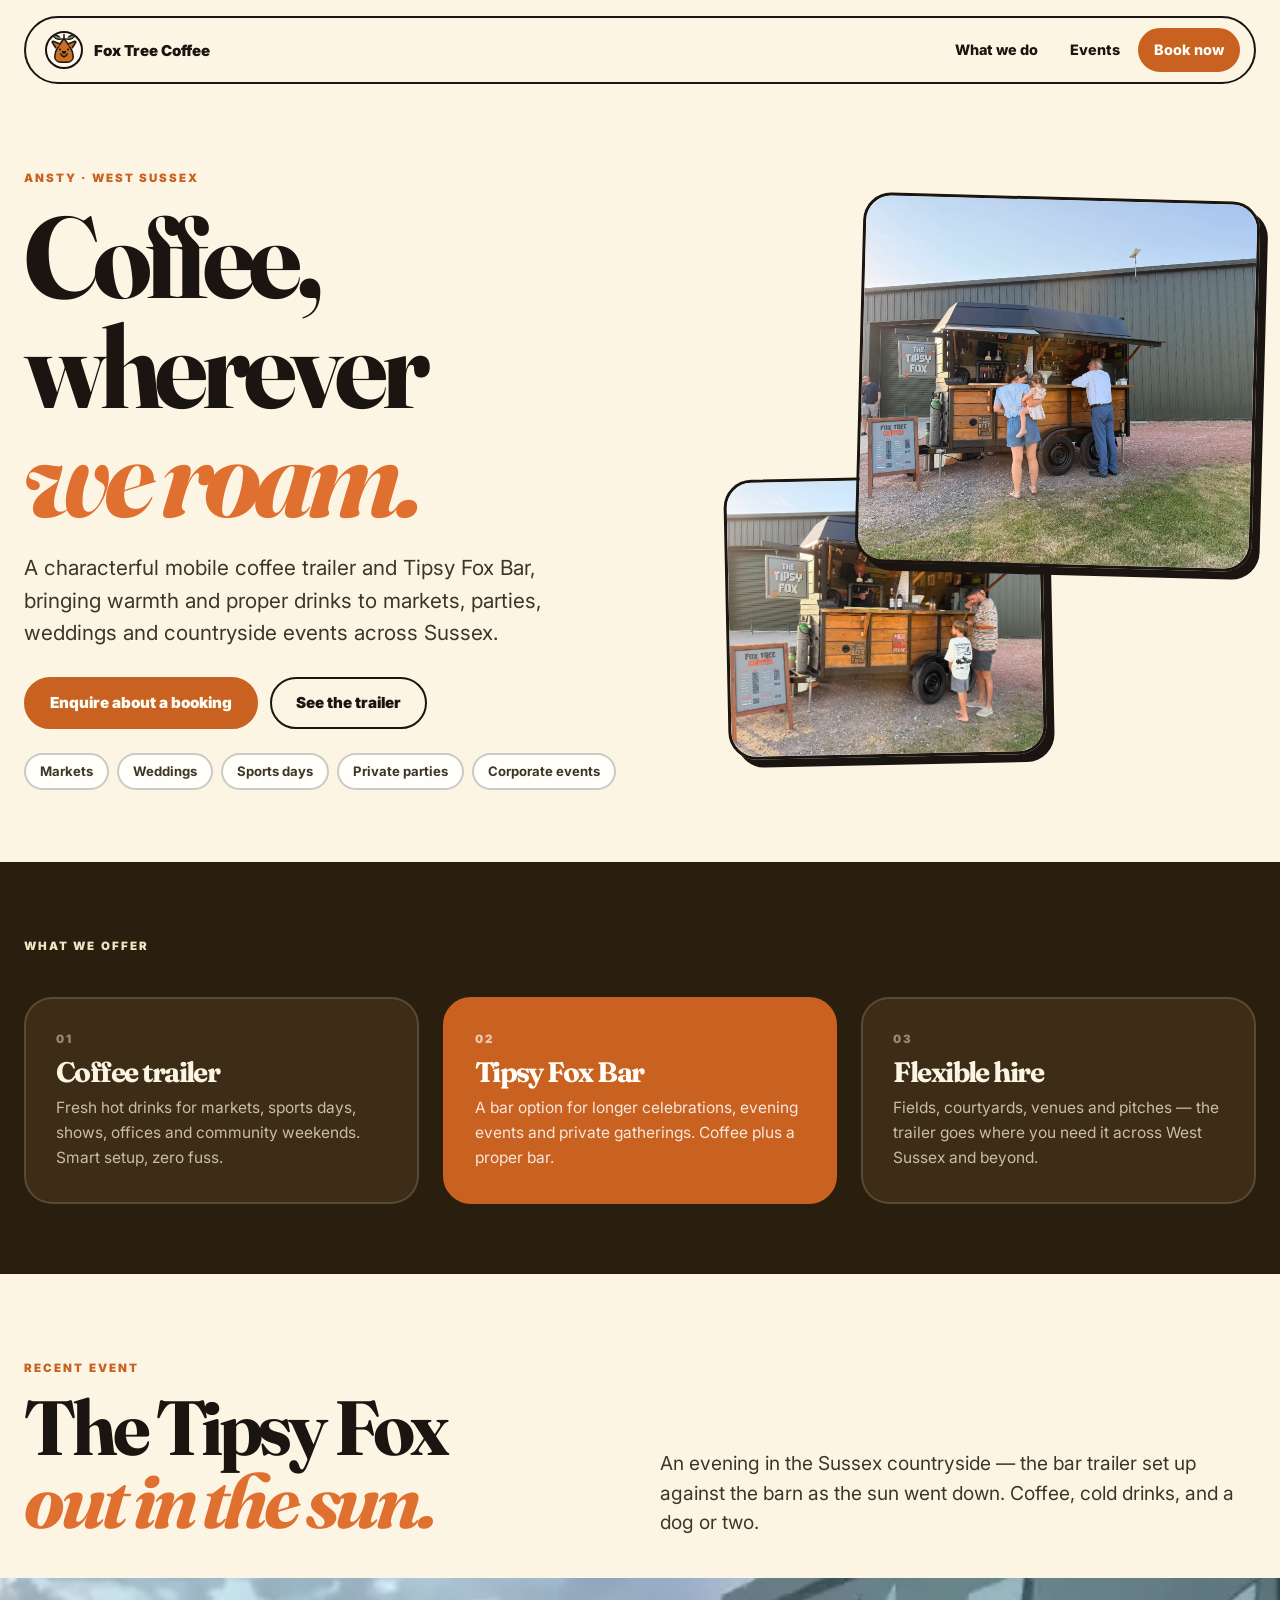
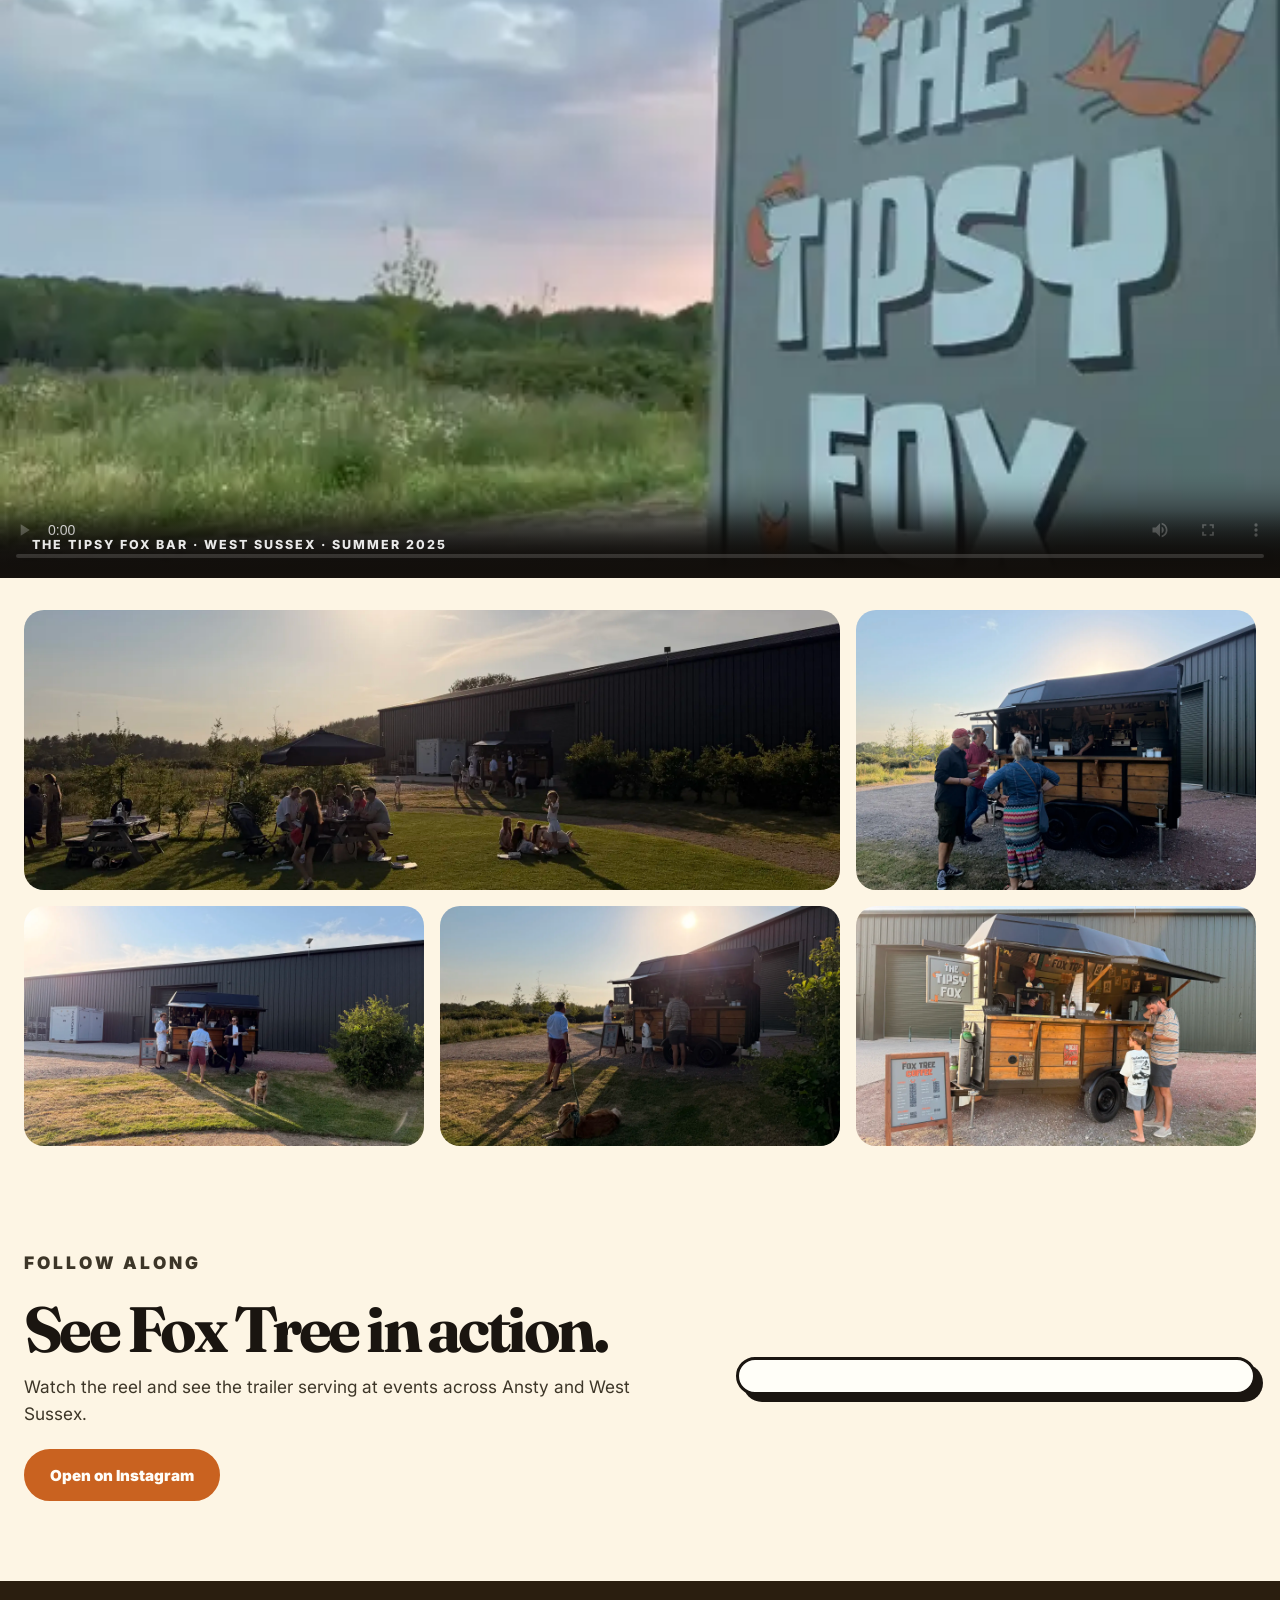
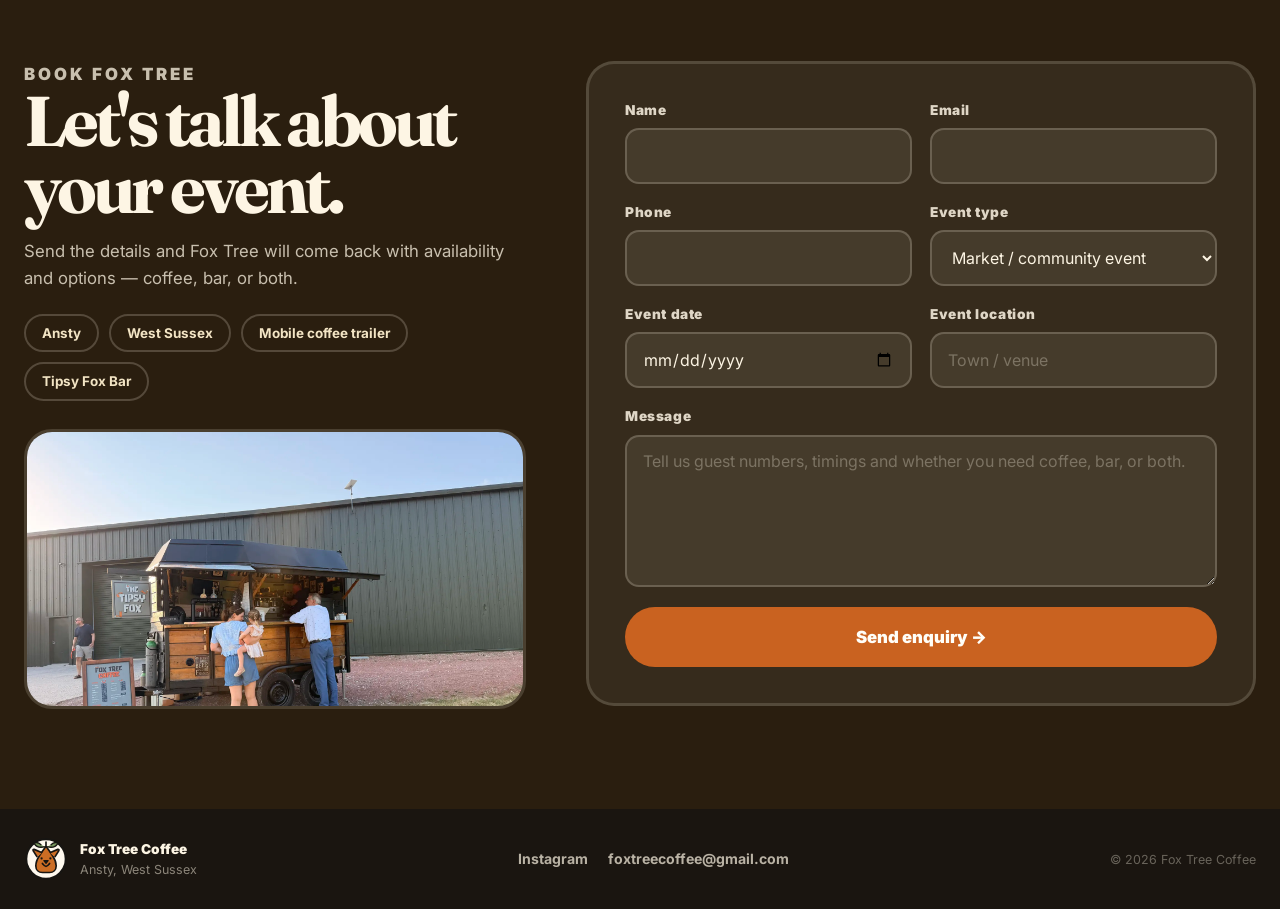
==== index.html @ 27985804 "Add files via upload" ====
<!DOCTYPE html>
<html lang="en">
<head>
  <meta charset="UTF-8" />
  <meta name="viewport" content="width=device-width, initial-scale=1.0" />
  <meta name="description" content="Fox Tree Coffee is a mobile coffee trailer and Tipsy Fox Bar for markets, private events, parties and community bookings around Ansty and West Sussex." />
  <title>Fox Tree Coffee | Mobile Coffee Trailer & Bar</title>
  <link rel="preconnect" href="https://fonts.googleapis.com">
  <link rel="preconnect" href="https://fonts.gstatic.com" crossorigin>
  <link href="https://fonts.googleapis.com/css2?family=Fraunces:ital,wght@0,700;0,900;1,700;1,900&family=Inter:wght@400;700;900&display=swap" rel="stylesheet">
  <link rel="stylesheet" href="styles-v2.css" />
</head>
<body>

  <!-- HEADER: minimal floating pill -->
  <header class="site-header">
    <a class="brand" href="#top" aria-label="Fox Tree Coffee home">
      <img src="assets/foxtree-logo.svg" alt="" class="brand-logo" aria-hidden="true" />
      <span class="brand-text">Fox Tree Coffee</span>
    </a>
    <button class="nav-toggle" type="button" aria-expanded="false" aria-controls="site-nav">
      <span class="sr-only">Open menu</span>
      <span></span><span></span><span></span>
    </button>
    <nav id="site-nav" class="site-nav" aria-label="Main navigation">
      <a href="#what-we-do">What we do</a>
      <a href="#events">Events</a>
      <a href="#enquire" class="nav-cta">Book now</a>
    </nav>
  </header>

  <main id="top">

    <!-- HERO: split — left text, right tall image stack -->
    <section class="hero">
      <div class="hero-left">
        <p class="eyebrow">Ansty · West Sussex</p>
        <h1>Coffee, wherever<br><em>we roam.</em></h1>
        <p class="hero-intro">A characterful mobile coffee trailer and Tipsy Fox Bar, bringing warmth and proper drinks to markets, parties, weddings and countryside events across Sussex.</p>
        <div class="hero-actions">
          <a class="btn-primary" href="#enquire">Enquire about a booking</a>
          <a class="btn-ghost" href="#events">See the trailer</a>
        </div>
        <div class="hero-chips">
          <span>Markets</span>
          <span>Weddings</span>
          <span>Sports days</span>
          <span>Private parties</span>
          <span>Corporate events</span>
        </div>
      </div>
      <div class="hero-right" aria-hidden="true">
        <div class="hero-img-stack">
          <figure class="himg himg-top">
            <img src="assets/events/new-IMG_2540.webp" alt="The Tipsy Fox trailer serving guests at golden hour" />
          </figure>
          <figure class="himg himg-bottom">
            <img src="assets/events/new-IMG_2538.webp" alt="Guests being served coffee and drinks from the Fox Tree trailer" />
          </figure>
        </div>
      </div>
    </section>

    <!-- WHAT WE DO: dark band -->
    <section id="what-we-do" class="what-band">
      <div class="what-inner">
        <p class="eyebrow eyebrow-light">What we offer</p>
        <div class="what-cards">
          <div class="what-card">
            <span class="what-num">01</span>
            <h3>Coffee trailer</h3>
            <p>Fresh hot drinks for markets, sports days, shows, offices and community weekends. Smart setup, zero fuss.</p>
          </div>
          <div class="what-card what-card-accent">
            <span class="what-num">02</span>
            <h3>Tipsy Fox Bar</h3>
            <p>A bar option for longer celebrations, evening events and private gatherings. Coffee plus a proper bar.</p>
          </div>
          <div class="what-card">
            <span class="what-num">03</span>
            <h3>Flexible hire</h3>
            <p>Fields, courtyards, venues and pitches — the trailer goes where you need it across West Sussex and beyond.</p>
          </div>
        </div>
      </div>
    </section>

    <!-- EVENTS: new cinematic layout -->
    <section id="events" class="events-section">
      <div class="events-header section-shell">
        <div class="events-header-text">
          <p class="eyebrow">Recent event</p>
          <h2>The Tipsy Fox<br><em>out in the sun.</em></h2>
        </div>
        <p class="events-header-desc">An evening in the Sussex countryside — the bar trailer set up against the barn as the sun went down. Coffee, cold drinks, and a dog or two.</p>
      </div>

      <!-- Full-width video strip -->
      <div class="video-strip">
        <video controls preload="metadata" poster="assets/events/new-event-poster.webp" playsinline>
          <source src="assets/events/new-event-video.mp4" type="video/mp4" />
          Your browser does not support the video tag.
        </video>
        <div class="video-label">
          <span>The Tipsy Fox Bar · West Sussex · Summer 2025</span>
        </div>
      </div>

      <!-- Photo grid: editorial layout -->
      <div class="photo-grid section-shell" aria-label="Photos from a recent Fox Tree Coffee event">
        <!-- Row 1: wide + portrait -->
        <figure class="pg-wide">
          <img src="assets/events/new-IMG_2535.webp" loading="lazy" alt="Wide view of the event lawn at sunset with the barn behind" />
        </figure>
        <figure class="pg-port">
          <img src="assets/events/new-IMG_2543.webp" loading="lazy" alt="Guests relaxing on the lawn in golden evening light" />
        </figure>
        <!-- Row 2: three equal -->
        <figure class="pg-third">
          <img src="assets/events/new-IMG_2536.webp" loading="lazy" alt="The Tipsy Fox trailer serving customers outside the barn" />
        </figure>
        <figure class="pg-third">
          <img src="assets/events/new-IMG_2537.webp" loading="lazy" alt="Close up of the bar trailer with customers ordering drinks" />
        </figure>
        <figure class="pg-third">
          <img src="assets/events/new-IMG_2538.webp" loading="lazy" alt="A family approaching the Fox Tree Coffee trailer to order" />
        </figure>
      </div>
    </section>

    <!-- INSTAGRAM SECTION -->
    <section class="social-section section-shell" aria-labelledby="social-heading">
      <div class="social-text">
        <p class="eyebrow">Follow along</p>
        <h2 id="social-heading">See Fox Tree in action.</h2>
        <p>Watch the reel and see the trailer serving at events across Ansty and West Sussex.</p>
        <a href="https://www.instagram.com/foxtreecoffee/" class="btn-primary" target="_blank" rel="noopener">Open on Instagram</a>
      </div>
      <div class="instagram-frame">
        <blockquote class="instagram-media" data-instgrm-captioned data-instgrm-permalink="https://www.instagram.com/reel/DZpRKfNtcCW/?utm_source=ig_embed&amp;utm_campaign=loading" data-instgrm-version="14" style="background:#FFF; border:0; border-radius:16px; box-shadow:0 0 1px 0 rgba(0,0,0,0.5),0 1px 10px 0 rgba(0,0,0,0.15); margin:0 auto; max-width:540px; min-width:280px; padding:0; width:100%;"></blockquote>
      </div>
    </section>

    <!-- ENQUIRE: dramatic layout -->
    <section id="enquire" class="enquire-section" aria-labelledby="enquire-heading">
      <div class="enquire-inner">
        <div class="enquire-copy">
          <p class="eyebrow eyebrow-light">Book Fox Tree</p>
          <h2 id="enquire-heading">Let's talk about your event.</h2>
          <p>Send the details and Fox Tree will come back with availability and options — coffee, bar, or both.</p>
          <div class="enquire-tags">
            <span>Ansty</span>
            <span>West Sussex</span>
            <span>Mobile coffee trailer</span>
            <span>Tipsy Fox Bar</span>
          </div>
          <figure class="enquire-photo">
            <img src="assets/events/new-IMG_2540.webp" alt="The Tipsy Fox trailer at dusk with guests" loading="lazy" />
          </figure>
        </div>

        <div class="enquire-form-wrap">
          <form
            name="booking-enquiry"
            method="POST"
            action="/thank-you"
            accept-charset="UTF-8"
            data-netlify="true"
            netlify
            netlify-honeypot="bot-field"
            class="booking-form"
          >
            <input type="hidden" name="form-name" value="booking-enquiry" />
            <input type="hidden" name="subject" value="New Fox Tree booking enquiry from foxtreecoffee.co.uk" />

            <p class="hidden-field" aria-hidden="true">
              <label>Do not fill this out: <input name="bot-field" tabindex="-1" autocomplete="off" /></label>
            </p>

            <div class="form-grid">
              <div class="form-field">
                <label for="name">Name</label>
                <input id="name" name="name" type="text" autocomplete="name" required />
              </div>

              <div class="form-field">
                <label for="email">Email</label>
                <input id="email" name="email" type="email" autocomplete="email" required />
              </div>

              <div class="form-field">
                <label for="phone">Phone</label>
                <input id="phone" name="phone" type="tel" autocomplete="tel" />
              </div>

              <div class="form-field">
                <label for="event-type">Event type</label>
                <select id="event-type" name="event_type" required>
                  <option value="Market / community event">Market / community event</option>
                  <option value="Private party">Private party</option>
                  <option value="Wedding">Wedding</option>
                  <option value="Corporate event">Corporate event</option>
                  <option value="Shoot / countryside event">Shoot / countryside event</option>
                  <option value="Race day / outdoor event">Race day / outdoor event</option>
                  <option value="Other">Other</option>
                </select>
              </div>

              <div class="form-field">
                <label for="event-date">Event date</label>
                <input id="event-date" name="event_date" type="date" />
              </div>

              <div class="form-field">
                <label for="event-location">Event location</label>
                <input id="event-location" name="event_location" type="text" placeholder="Town / venue" />
              </div>
            </div>

            <div class="form-field full-width">
              <label for="message">Message</label>
              <textarea id="message" name="message" rows="5" placeholder="Tell us guest numbers, timings and whether you need coffee, bar, or both." required></textarea>
            </div>

            <button class="submit-button" type="submit">Send enquiry →</button>
          </form>
        </div>
      </div>
    </section>
  </main>

  <footer class="site-footer">
    <div class="footer-inner">
      <div class="footer-brand">
        <img src="assets/foxtree-logo.svg" alt="Fox Tree Coffee" width="44" height="44" />
        <div>
          <strong>Fox Tree Coffee</strong>
          <span>Ansty, West Sussex</span>
        </div>
      </div>
      <nav class="footer-links">
        <a href="https://www.instagram.com/foxtreecoffee/" target="_blank" rel="noopener">Instagram</a>
        <a href="mailto:foxtreecoffee@gmail.com">foxtreecoffee@gmail.com</a>
      </nav>
      <p class="footer-copy">© <span id="year"></span> Fox Tree Coffee</p>
    </div>
  </footer>

  <script async src="//www.instagram.com/embed.js"></script>
  <script src="script.js"></script>
</body>
</html>
---- styles-v2.css ----
/* ── Fox Tree Coffee · Version B ── */
/* Different direction: warmer, more editorial, full-bleed imagery */

:root {
  --cream:       #fdf5e4;
  --cream-dark:  #f2e4c4;
  --ink:         #1a1510;
  --ink-soft:    #3d3628;
  --white:       #fffef8;
  --orange:      #c96220;
  --orange-mid:  #e07030;
  --orange-pale: #fde8d4;
  --bark:        #2a1e0f;  /* dark band background */
  --bark-mid:    #3d2c16;
  --radius-lg:   28px;
  --radius-pill: 999px;
  --shell:       min(100% - 48px, 1280px);
}

*, *::before, *::after { box-sizing: border-box; }
html { scroll-behavior: smooth; }

body {
  margin: 0;
  background: var(--cream);
  color: var(--ink);
  font-family: Inter, system-ui, -apple-system, sans-serif;
  line-height: 1.55;
}

img { max-width: 100%; display: block; }
a { color: inherit; }
button, input, select, textarea { font: inherit; }

.sr-only {
  position: absolute; width: 1px; height: 1px;
  padding: 0; margin: -1px; overflow: hidden;
  clip: rect(0,0,0,0); white-space: nowrap; border: 0;
}

.section-shell { width: var(--shell); margin-inline: auto; }

.eyebrow {
  display: inline-block;
  margin: 0 0 14px;
  font-size: 0.72rem;
  font-weight: 900;
  letter-spacing: 0.18em;
  text-transform: uppercase;
  color: var(--orange);
}

.eyebrow-light { color: var(--cream-dark); }

h1, h2, h3 {
  font-family: Fraunces, Georgia, serif;
  line-height: 0.95;
  letter-spacing: -0.055em;
  margin: 0;
}

h1 { font-size: clamp(3.6rem, 9vw, 9rem); }
h2 { font-size: clamp(2.8rem, 6vw, 6.4rem); }
h3 { font-size: clamp(1.6rem, 2.5vw, 2.4rem); }

h1 em, h2 em {
  font-style: italic;
  color: var(--orange-mid);
}

/* ── HEADER ── */
.site-header {
  position: sticky;
  top: 0;
  z-index: 20;
  display: flex;
  align-items: center;
  justify-content: space-between;
  gap: 20px;
  width: var(--shell);
  margin: 16px auto 0;
  padding: 10px 14px 10px 18px;
  border: 2.5px solid var(--ink);
  border-radius: var(--radius-pill);
  background: rgba(253, 245, 228, 0.92);
  backdrop-filter: blur(14px);
}

.brand {
  display: inline-flex;
  align-items: center;
  gap: 10px;
  text-decoration: none;
  font-weight: 900;
  font-size: 0.94rem;
}

.brand-logo { width: 40px; height: 40px; }

.site-nav {
  display: flex;
  align-items: center;
  gap: 4px;
}

.site-nav a {
  padding: 9px 14px;
  border-radius: var(--radius-pill);
  text-decoration: none;
  font-weight: 800;
  font-size: 0.9rem;
}

.site-nav a:hover,
.site-nav a:focus-visible {
  background: var(--ink);
  color: var(--cream);
}

.nav-cta {
  background: var(--orange) !important;
  color: var(--white) !important;
  border: 2px solid var(--orange);
}

.nav-cta:hover,
.nav-cta:focus-visible {
  background: var(--bark) !important;
  border-color: var(--bark);
}

.nav-toggle {
  display: none;
  width: 44px; height: 44px;
  padding: 9px;
  border: 2px solid var(--ink);
  border-radius: 50%;
  background: transparent;
  cursor: pointer;
}

.nav-toggle span:not(.sr-only) {
  display: block;
  height: 2px;
  margin: 4px 0;
  border-radius: 4px;
  background: var(--ink);
}

/* ── HERO ── */
.hero {
  display: grid;
  grid-template-columns: 1fr minmax(0, 0.8fr);
  gap: 40px;
  width: var(--shell);
  margin-inline: auto;
  padding: 80px 0 72px;
  align-items: center;
}

.hero-left { min-width: 0; }

.hero-intro {
  margin: 22px 0 0;
  max-width: 560px;
  font-size: clamp(1.05rem, 1.7vw, 1.3rem);
  color: var(--ink-soft);
}

.hero-actions {
  display: flex;
  flex-wrap: wrap;
  gap: 12px;
  margin-top: 28px;
}

.btn-primary {
  display: inline-flex;
  align-items: center;
  min-height: 52px;
  padding: 0 24px;
  background: var(--orange);
  color: var(--white);
  border: 2.5px solid var(--orange);
  border-radius: var(--radius-pill);
  text-decoration: none;
  font-weight: 900;
  font-size: 0.95rem;
  transition: background 160ms, border-color 160ms, transform 120ms;
}

.btn-primary:hover,
.btn-primary:focus-visible {
  background: var(--bark);
  border-color: var(--bark);
  transform: translateY(-1px);
}

.btn-ghost {
  display: inline-flex;
  align-items: center;
  min-height: 52px;
  padding: 0 24px;
  background: transparent;
  color: var(--ink);
  border: 2.5px solid var(--ink);
  border-radius: var(--radius-pill);
  text-decoration: none;
  font-weight: 900;
  font-size: 0.95rem;
  transition: background 160ms, transform 120ms;
}

.btn-ghost:hover,
.btn-ghost:focus-visible {
  background: var(--ink);
  color: var(--cream);
  transform: translateY(-1px);
}

.hero-chips {
  display: flex;
  flex-wrap: wrap;
  gap: 8px;
  margin-top: 24px;
}

.hero-chips span {
  padding: 6px 14px;
  border: 2px solid rgba(26,21,16,0.22);
  border-radius: var(--radius-pill);
  font-size: 0.82rem;
  font-weight: 700;
  color: var(--ink-soft);
  background: var(--white);
}

/* Hero image stack */
.hero-right { position: relative; }

.hero-img-stack {
  position: relative;
  height: 560px;
}

.himg {
  margin: 0;
  position: absolute;
  overflow: hidden;
  border: 3.5px solid var(--ink);
  border-radius: var(--radius-lg);
  box-shadow: 8px 8px 0 var(--ink);
}

.himg img {
  width: 100%;
  height: 100%;
  object-fit: cover;
}

.himg-top {
  width: 75%;
  height: 370px;
  top: 0;
  right: 0;
  z-index: 2;
  transform: rotate(1.5deg);
}

.himg-bottom {
  width: 60%;
  height: 280px;
  bottom: 0;
  left: 0;
  z-index: 1;
  transform: rotate(-1.2deg);
}

/* ── WHAT WE DO BAND ── */
.what-band {
  background: var(--bark);
  color: var(--cream);
  padding: 70px 0;
}

.what-inner {
  width: var(--shell);
  margin-inline: auto;
}

.what-cards {
  display: grid;
  grid-template-columns: repeat(3, 1fr);
  gap: 24px;
  margin-top: 28px;
}

.what-card {
  padding: 32px 30px;
  border: 2.5px solid rgba(253,245,228,0.15);
  border-radius: var(--radius-lg);
  background: var(--bark-mid);
}

.what-card-accent {
  background: var(--orange);
  border-color: var(--orange);
  color: var(--white);
}

.what-num {
  display: block;
  margin-bottom: 10px;
  font-size: 0.72rem;
  font-weight: 900;
  letter-spacing: 0.18em;
  color: var(--cream-dark);
  opacity: 0.5;
}

.what-card-accent .what-num { color: rgba(255,255,255,0.65); opacity: 1; }

.what-card h3 {
  font-size: clamp(1.5rem, 2.2vw, 2.2rem);
  color: var(--cream);
  margin-bottom: 10px;
}

.what-card-accent h3 { color: var(--white); }

.what-card p {
  margin: 0;
  font-size: 0.97rem;
  color: rgba(253,245,228,0.72);
  line-height: 1.6;
}

.what-card-accent p { color: rgba(255,255,255,0.85); }

/* ── EVENTS SECTION ── */
.events-section {
  padding: 80px 0 0;
}

.events-header {
  display: grid;
  grid-template-columns: 1fr 1fr;
  gap: 40px;
  align-items: end;
  margin-bottom: 40px;
}

.events-header-text { min-width: 0; }

.events-header-desc {
  margin: 0;
  font-size: clamp(1rem, 1.5vw, 1.22rem);
  color: var(--ink-soft);
  align-self: end;
}

/* Full-width video strip */
.video-strip {
  position: relative;
  background: var(--ink);
  overflow: hidden;
  margin-bottom: 32px;
}

.video-strip video {
  display: block;
  width: 100%;
  max-height: 600px;
  object-fit: cover;
}

.video-label {
  position: absolute;
  bottom: 0;
  left: 0;
  right: 0;
  padding: 24px 32px;
  background: linear-gradient(to top, rgba(26,21,16,0.80) 0%, transparent 100%);
  color: rgba(255,255,255,0.9);
  font-size: 0.78rem;
  font-weight: 800;
  letter-spacing: 0.16em;
  text-transform: uppercase;
}

/* Editorial photo grid */
.photo-grid {
  display: grid;
  grid-template-columns: repeat(3, 1fr);
  grid-template-rows: 280px 240px;
  gap: 16px;
  padding-bottom: 80px;
}

.photo-grid figure {
  margin: 0;
  overflow: hidden;
  border-radius: 20px;
  background: var(--cream-dark);
}

.photo-grid img {
  width: 100%;
  height: 100%;
  object-fit: cover;
  transition: transform 400ms ease;
}

.photo-grid figure:hover img {
  transform: scale(1.03);
}

.pg-wide { grid-column: span 2; }
.pg-port { grid-row: span 1; }
.pg-third { }

/* ── SOCIAL SECTION ── */
.social-section {
  display: grid;
  grid-template-columns: minmax(0, 0.9fr) minmax(300px, 0.7fr);
  gap: 44px;
  align-items: center;
  padding: 24px 0 80px;
}

.social-text h2 {
  font-size: clamp(2.5rem, 5vw, 5rem);
  margin-bottom: 14px;
}

.social-text p {
  margin: 0 0 22px;
  font-size: 1.08rem;
  color: var(--ink-soft);
}

.instagram-frame {
  overflow: hidden;
  padding: 16px;
  border: 3px solid var(--ink);
  border-radius: var(--radius-lg);
  background: var(--white);
  box-shadow: 7px 7px 0 var(--ink);
}

/* ── ENQUIRE SECTION ── */
.enquire-section {
  background: var(--bark);
  color: var(--cream);
  padding: 80px 0 100px;
}

.enquire-inner {
  display: grid;
  grid-template-columns: minmax(0, 0.75fr) minmax(420px, 1fr);
  gap: 60px;
  align-items: start;
  width: var(--shell);
  margin-inline: auto;
}

.enquire-copy h2 {
  font-size: clamp(2.8rem, 5.5vw, 5.6rem);
  color: var(--cream);
  margin-bottom: 16px;
}

.enquire-copy h2 em {
  color: var(--orange-mid);
}

.enquire-copy p {
  margin: 0;
  font-size: 1.05rem;
  color: rgba(253,245,228,0.75);
  line-height: 1.6;
}

.enquire-tags {
  display: flex;
  flex-wrap: wrap;
  gap: 10px;
  margin-top: 22px;
}

.enquire-tags span {
  padding: 7px 16px;
  border: 2px solid rgba(253,245,228,0.2);
  border-radius: var(--radius-pill);
  font-size: 0.84rem;
  font-weight: 700;
  color: var(--cream-dark);
}

.enquire-photo {
  margin: 28px 0 0;
  overflow: hidden;
  border-radius: var(--radius-lg);
  border: 3px solid rgba(253,245,228,0.15);
  max-height: 280px;
}

.enquire-photo img {
  width: 100%;
  height: 100%;
  object-fit: cover;
}

/* Form styles */
.booking-form {
  padding: 36px;
  border: 3px solid rgba(253,245,228,0.15);
  border-radius: var(--radius-lg);
  background: rgba(253,245,228,0.06);
}

.form-grid {
  display: grid;
  grid-template-columns: repeat(2, 1fr);
  gap: 18px;
}

.form-field {
  display: flex;
  flex-direction: column;
  gap: 7px;
}

.form-field label {
  font-size: 0.85rem;
  font-weight: 900;
  letter-spacing: 0.04em;
  color: rgba(253,245,228,0.85);
}

.form-field input,
.form-field select,
.form-field textarea {
  width: 100%;
  min-height: 56px;
  padding: 12px 16px;
  border: 2px solid rgba(253,245,228,0.2);
  border-radius: 14px;
  background: rgba(253,245,228,0.08);
  color: var(--cream);
  outline: none;
  transition: border-color 160ms, box-shadow 160ms;
}

.form-field input::placeholder,
.form-field textarea::placeholder {
  color: rgba(253,245,228,0.3);
}

.form-field select option { background: var(--bark); color: var(--cream); }

.form-field input:focus,
.form-field select:focus,
.form-field textarea:focus {
  border-color: var(--orange-mid);
  box-shadow: 0 0 0 3px rgba(224,112,48,0.22);
}

.form-field textarea { min-height: 140px; resize: vertical; }

.full-width { margin-top: 18px; }

.submit-button {
  width: 100%;
  min-height: 60px;
  margin-top: 20px;
  border: none;
  border-radius: var(--radius-pill);
  background: var(--orange);
  color: var(--white);
  font-weight: 900;
  font-size: 1.05rem;
  cursor: pointer;
  transition: background 160ms, transform 120ms;
}

.submit-button:hover,
.submit-button:focus-visible {
  background: var(--orange-mid);
  transform: translateY(-1px);
}

.hidden-field {
  position: absolute; width: 1px; height: 1px;
  padding: 0; margin: -1px; overflow: hidden;
  clip: rect(0,0,0,0); white-space: nowrap; border: 0;
}

/* ── FOOTER ── */
.site-footer {
  background: var(--ink);
  color: var(--cream);
  padding: 28px 0;
}

.footer-inner {
  display: flex;
  align-items: center;
  justify-content: space-between;
  gap: 20px;
  width: var(--shell);
  margin-inline: auto;
}

.footer-brand {
  display: flex;
  align-items: center;
  gap: 12px;
}

.footer-brand div {
  display: flex;
  flex-direction: column;
  font-size: 0.85rem;
}

.footer-brand strong { font-weight: 900; }
.footer-brand span { color: rgba(253,245,228,0.5); font-size: 0.78rem; }

.footer-links {
  display: flex;
  gap: 20px;
  font-size: 0.88rem;
  font-weight: 700;
}

.footer-links a {
  text-decoration: none;
  color: rgba(253,245,228,0.7);
}

.footer-links a:hover { color: var(--cream); }

.footer-copy {
  margin: 0;
  font-size: 0.78rem;
  color: rgba(253,245,228,0.35);
}

/* ── RESPONSIVE ── */
@media (max-width: 1020px) {
  .hero,
  .enquire-inner {
    grid-template-columns: 1fr;
  }

  .hero-img-stack { height: 400px; }

  .himg-top { width: 65%; height: 300px; }
  .himg-bottom { width: 50%; height: 220px; }

  .what-cards {
    grid-template-columns: 1fr 1fr;
  }

  .social-section {
    grid-template-columns: 1fr;
  }

  .enquire-photo { max-height: 200px; }
}

@media (max-width: 760px) {
  .site-header { width: min(100% - 28px, 1280px); }

  .nav-toggle { display: inline-block; }

  .site-nav {
    position: absolute;
    top: calc(100% + 10px);
    right: 0;
    display: none;
    flex-direction: column;
    align-items: stretch;
    width: 220px;
    padding: 10px;
    background: var(--cream);
    border: 2.5px solid var(--ink);
    border-radius: 20px;
    box-shadow: 6px 6px 0 var(--ink);
  }

  .site-header.menu-open .site-nav { display: flex; }

  .hero { padding: 56px 0 52px; }

  .hero-img-stack { height: 300px; }

  .events-header { grid-template-columns: 1fr; gap: 16px; }

  .photo-grid {
    grid-template-columns: 1fr 1fr;
    grid-template-rows: auto;
  }

  .pg-wide { grid-column: span 2; }
  .pg-port { grid-row: auto; }

  .photo-grid figure { border-radius: 14px; }
  .photo-grid img { aspect-ratio: 4/3; height: auto; }

  .what-cards { grid-template-columns: 1fr; }

  .enquire-inner { grid-template-columns: 1fr; }

  .booking-form { padding: 22px; }
  .form-grid { grid-template-columns: 1fr; gap: 14px; }

  .footer-inner { flex-direction: column; align-items: flex-start; gap: 14px; }
}

@media (max-width: 480px) {
  h1 { font-size: 3.2rem; }
  .hero-img-stack { height: 240px; }
  .himg-top { width: 72%; height: 220px; }
  .himg-bottom { width: 56%; height: 170px; }
  .photo-grid { grid-template-columns: 1fr; }
  .pg-wide { grid-column: auto; }
}
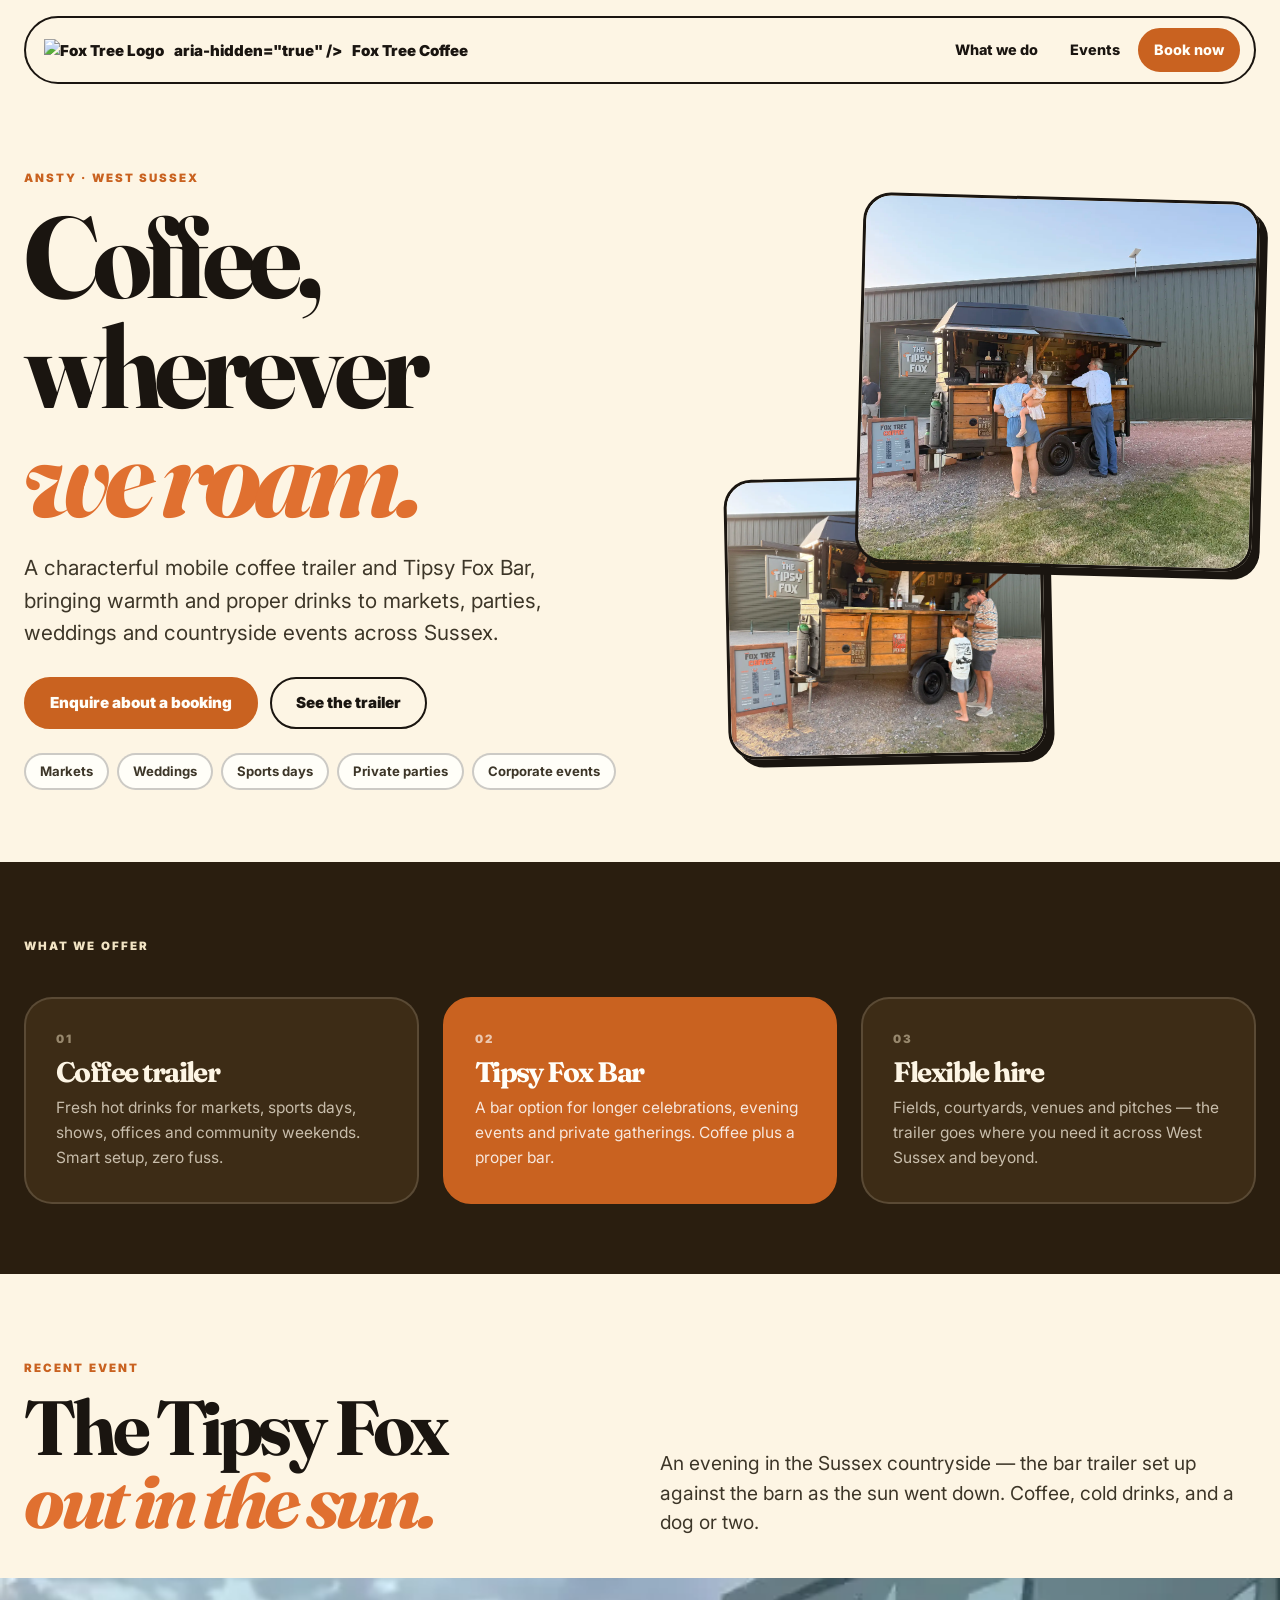
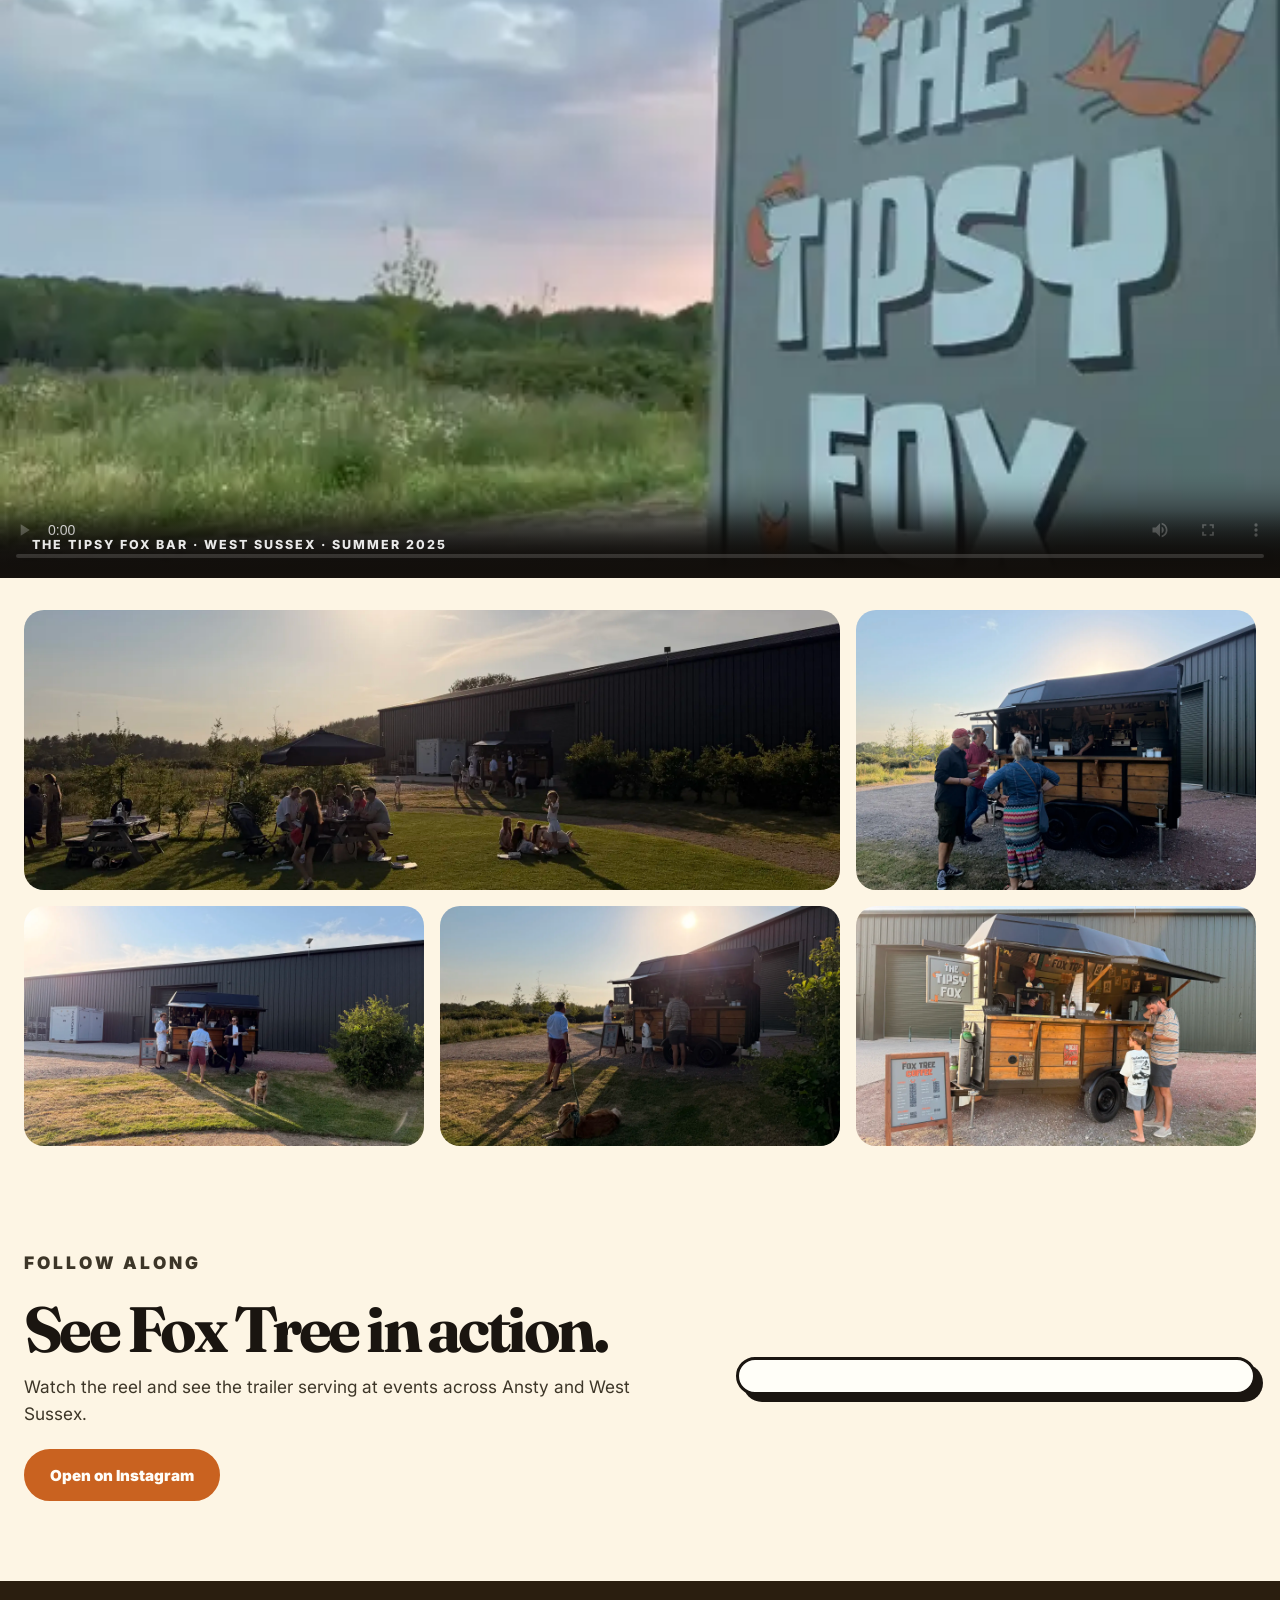
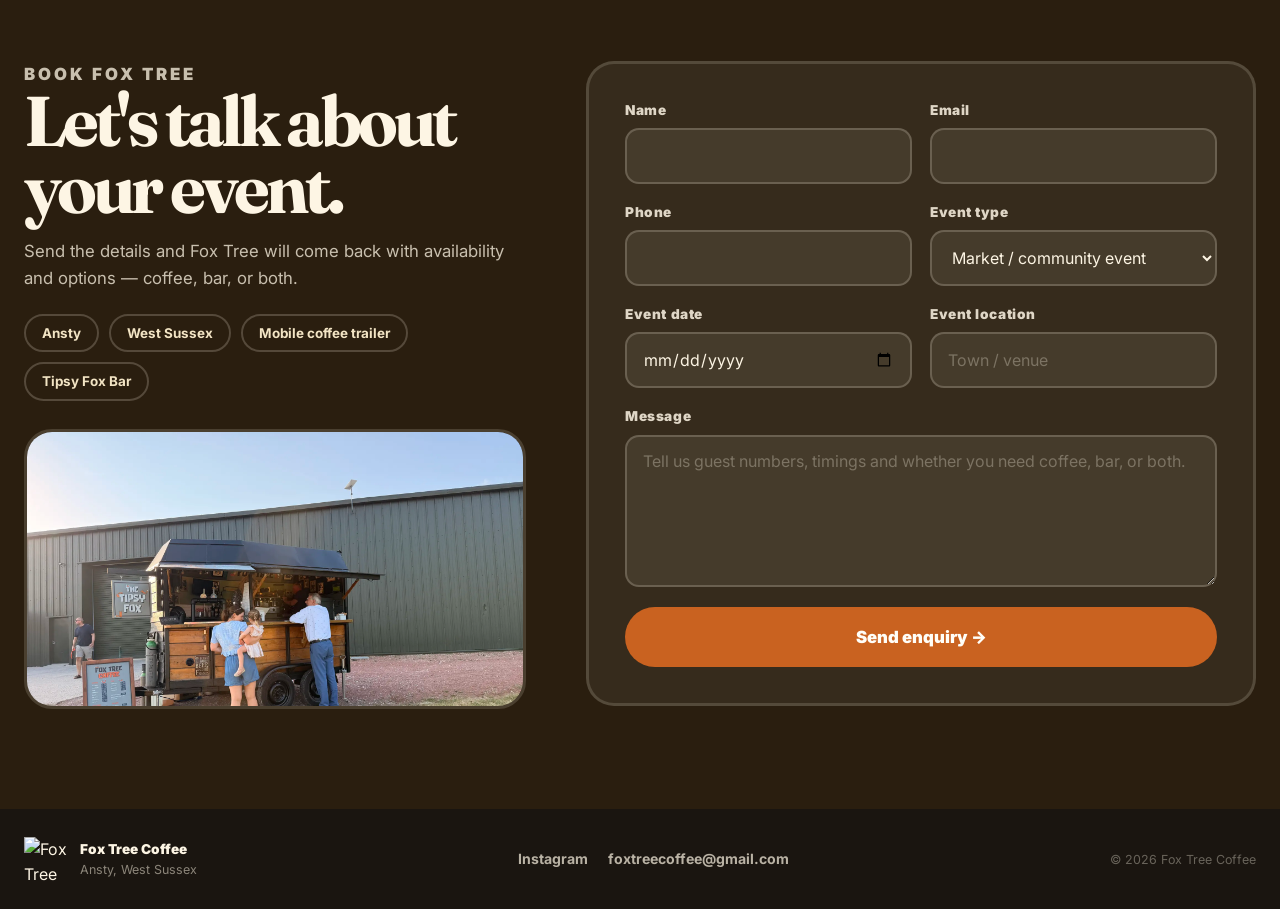
==== commit 159a9004: "Update index.html" ====
--- a/index.html
+++ b/index.html
@@ -15,7 +15,7 @@
   <!-- HEADER: minimal floating pill -->
   <header class="site-header">
     <a class="brand" href="#top" aria-label="Fox Tree Coffee home">
-      <img src="assets/foxtree-logo.svg" alt="" class="brand-logo" aria-hidden="true" />
+      <img src="assets/fox-tree-logo.png" alt="Fox Tree Logo"> aria-hidden="true" />
       <span class="brand-text">Fox Tree Coffee</span>
     </a>
     <button class="nav-toggle" type="button" aria-expanded="false" aria-controls="site-nav">
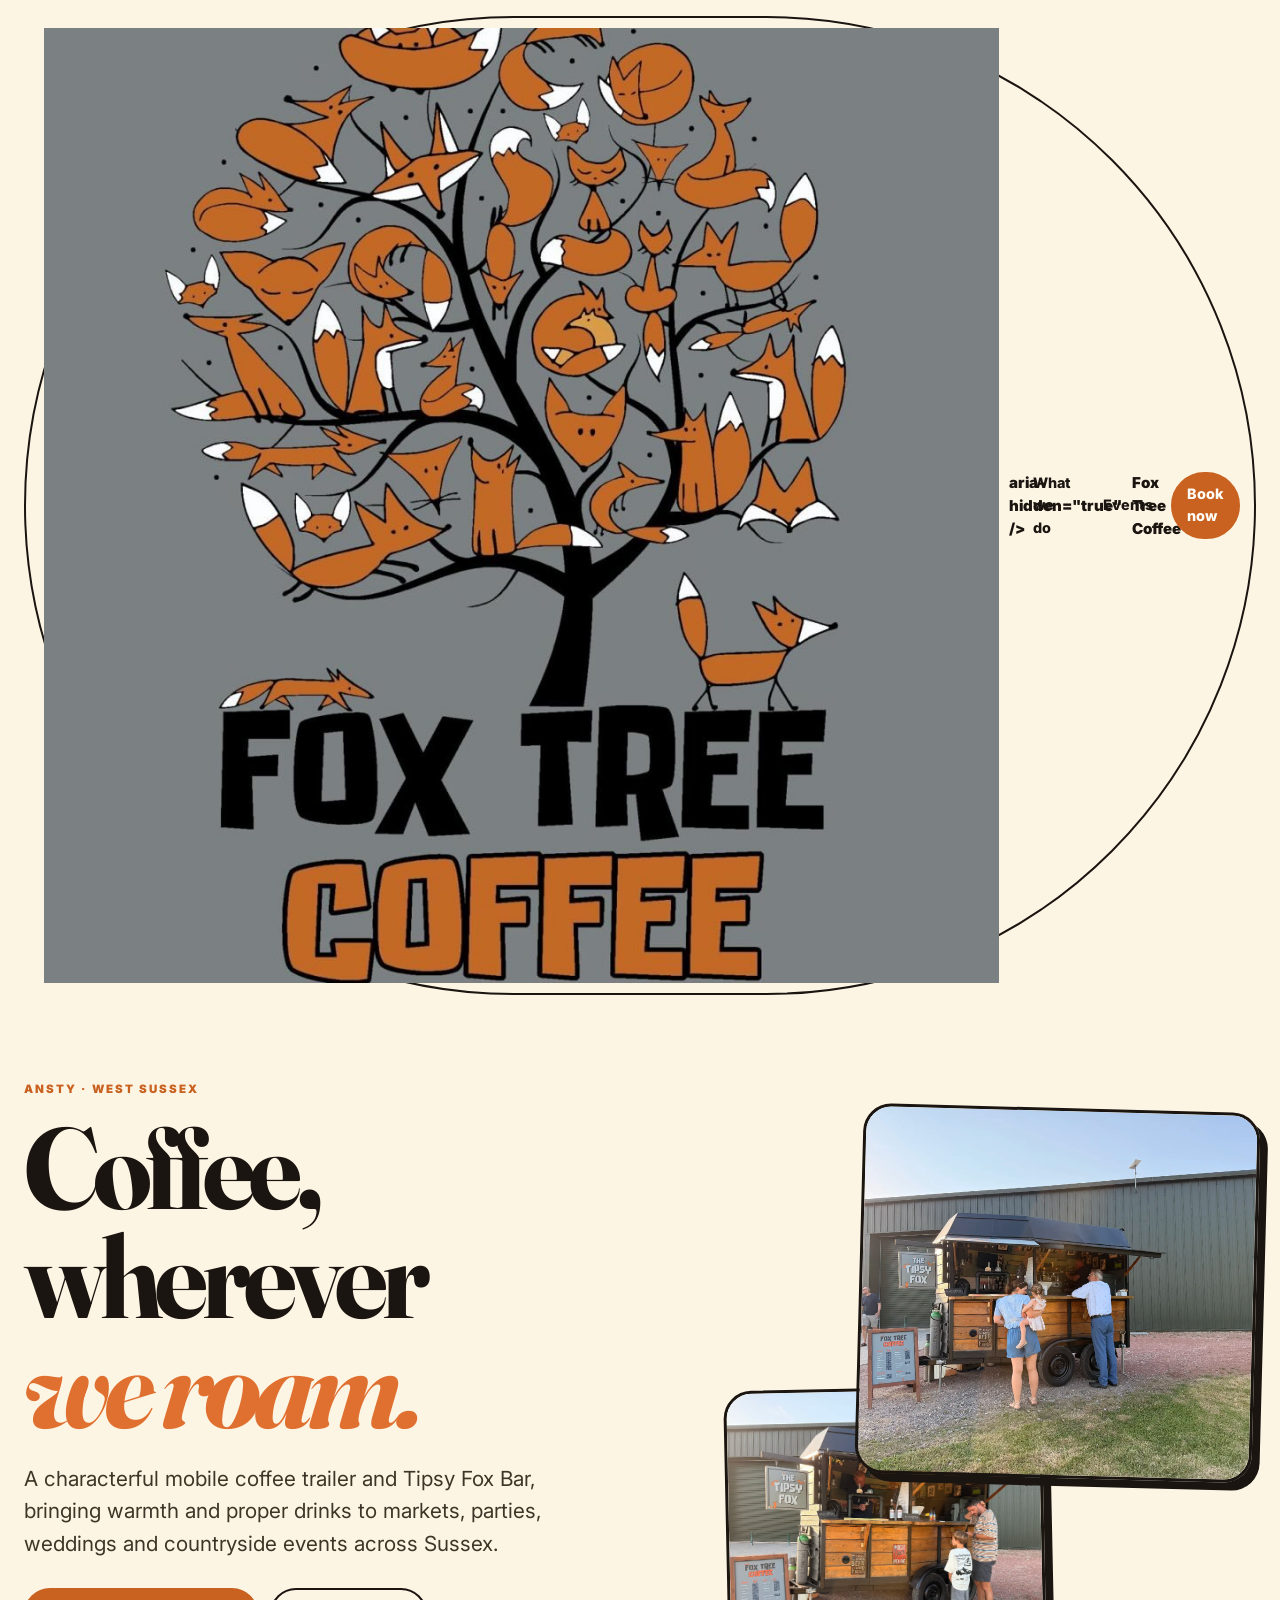
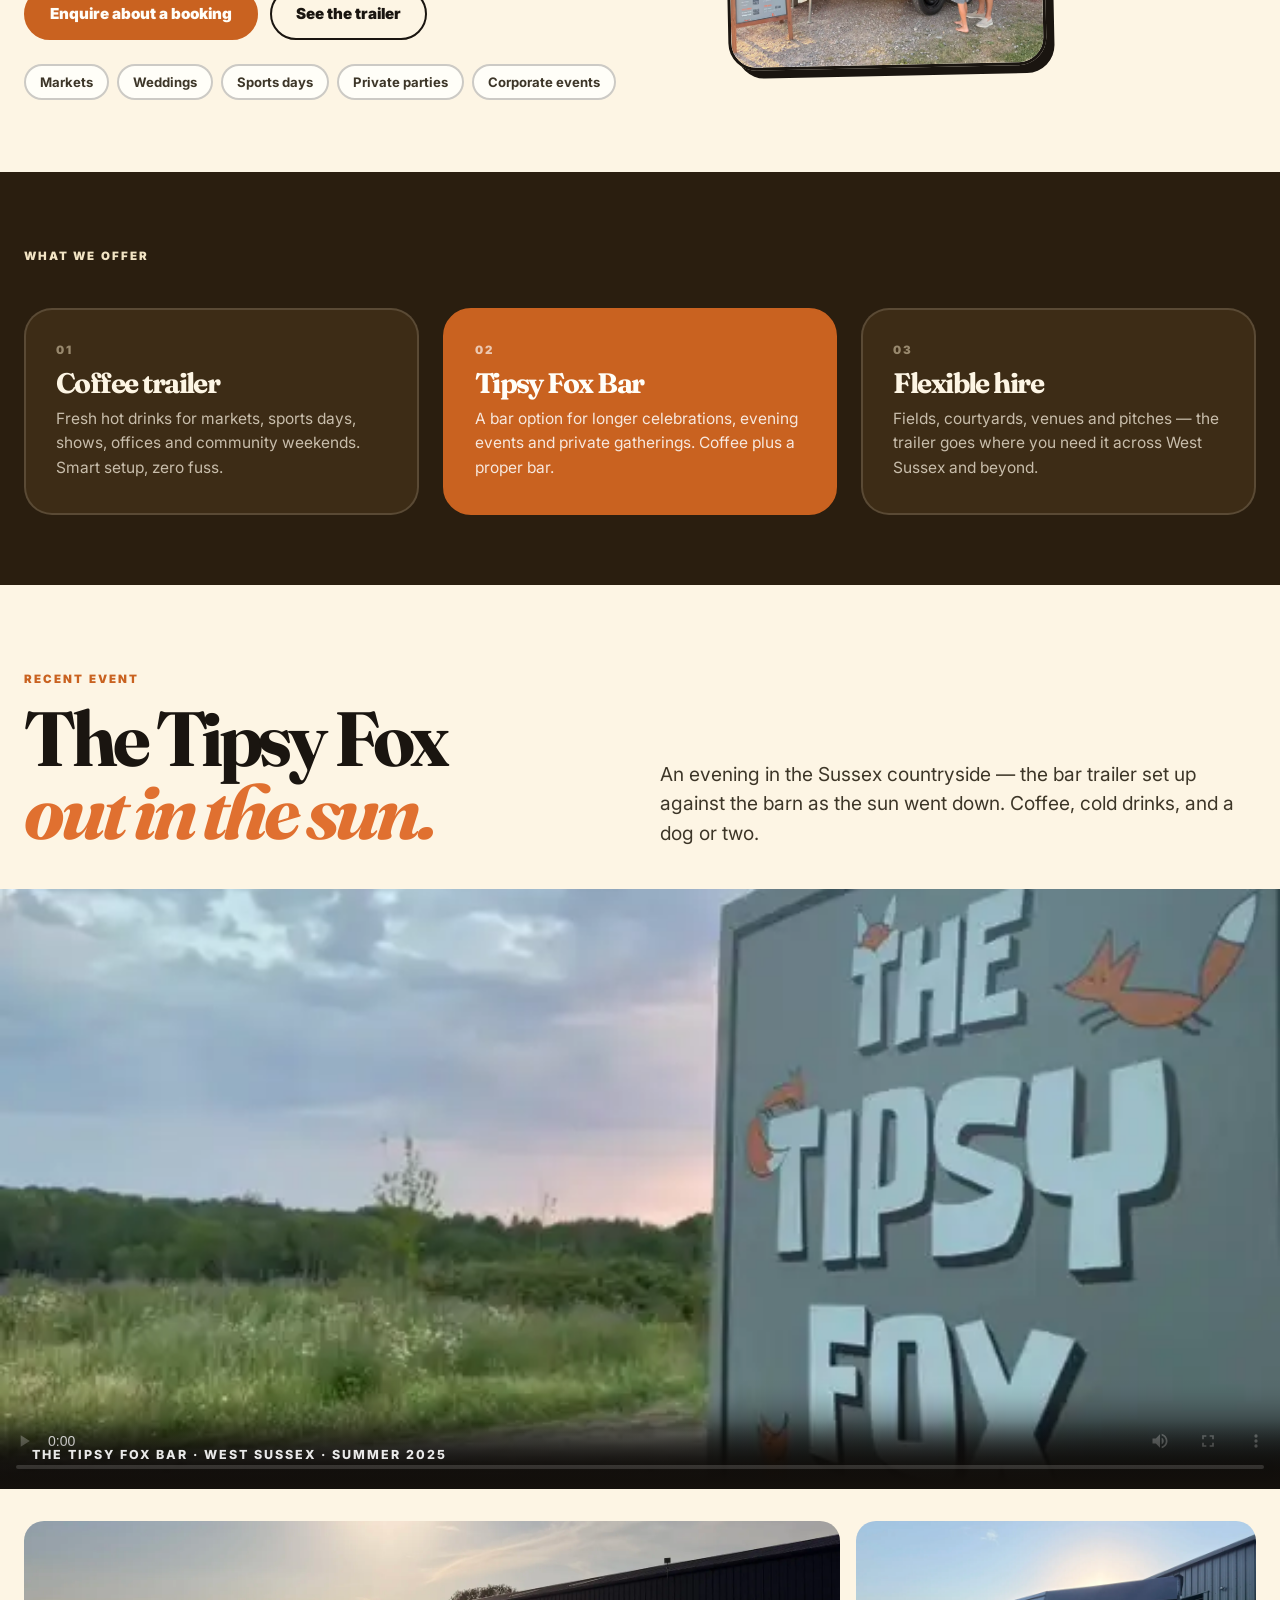
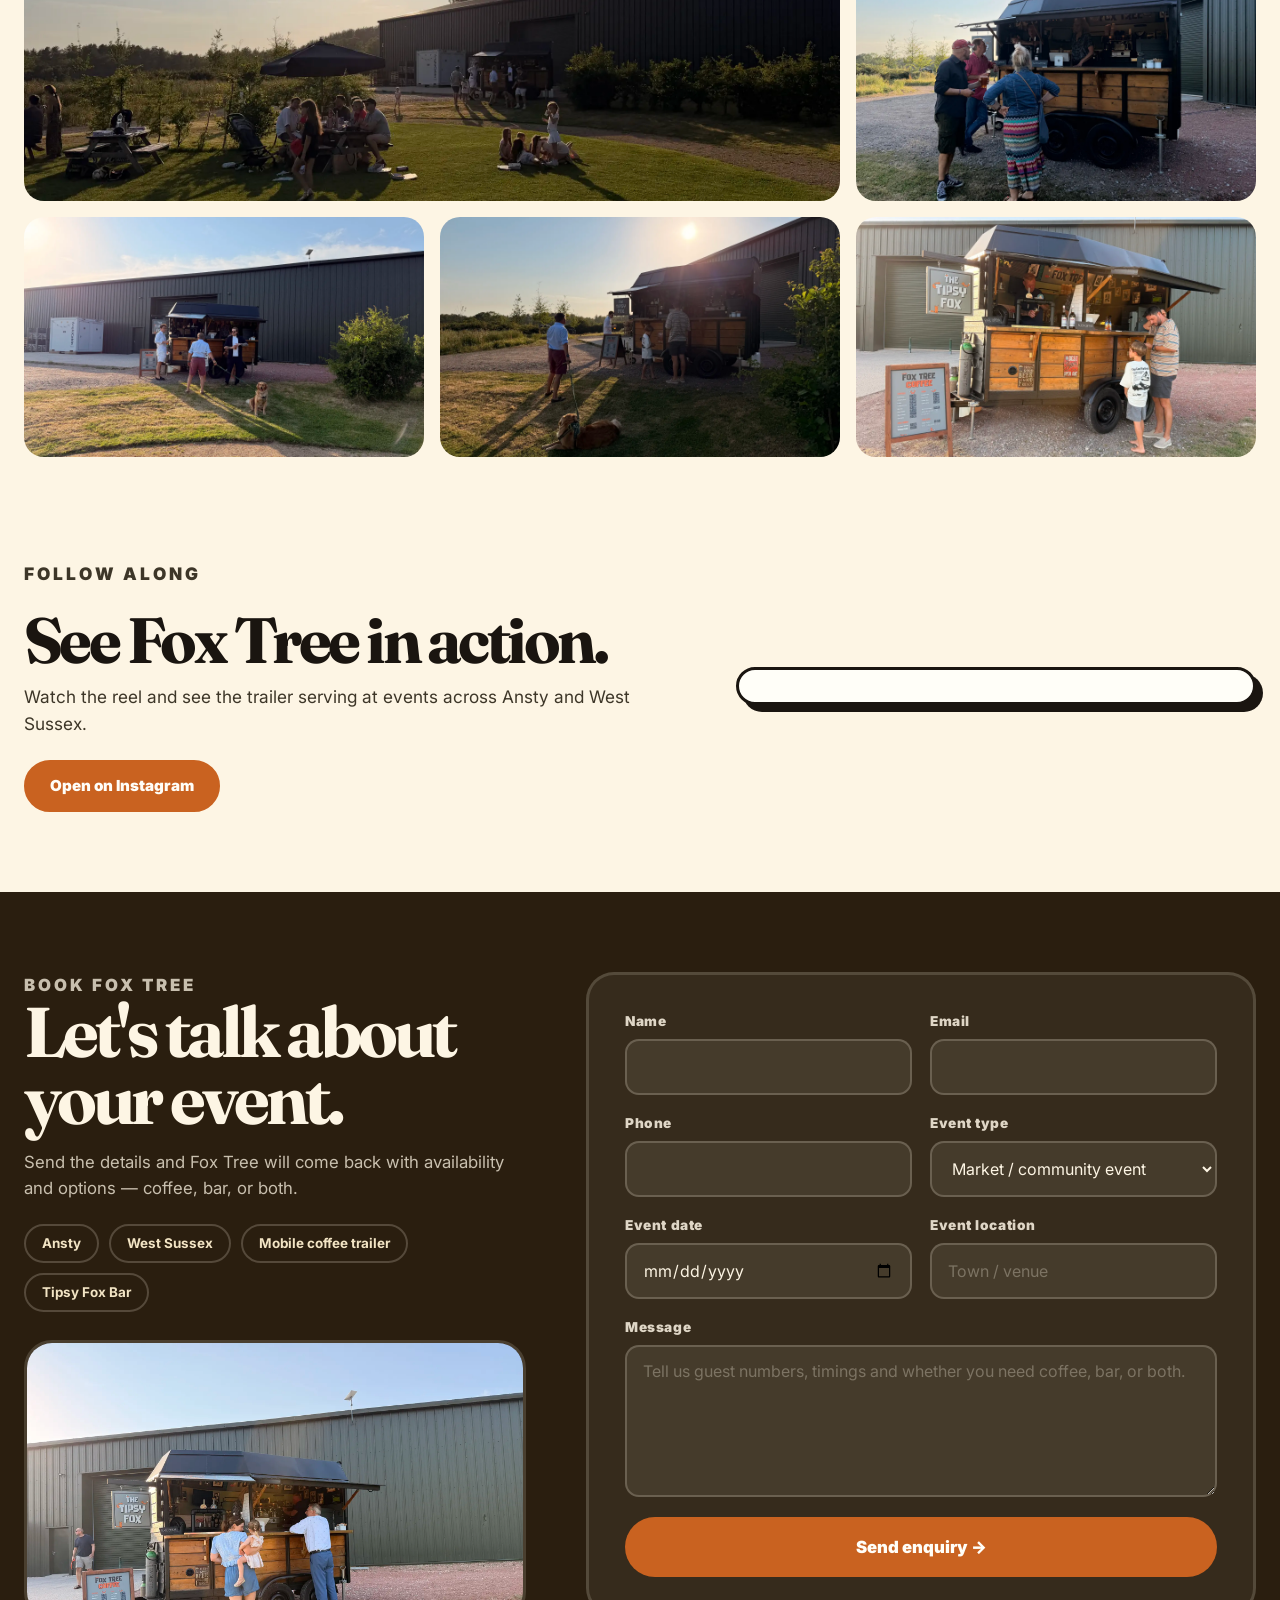
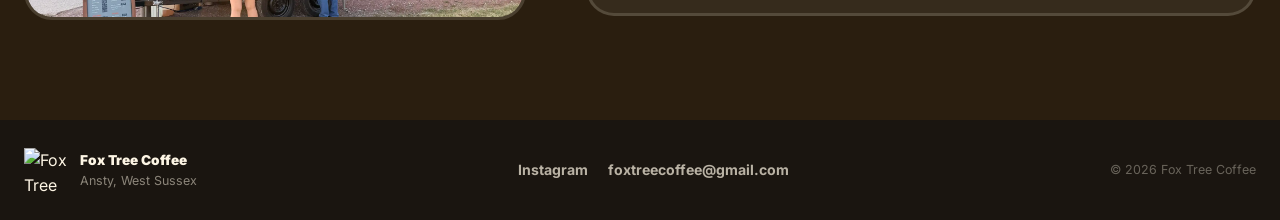
==== commit eb74fc0a: "Update index.html" ====
--- a/index.html
+++ b/index.html
@@ -15,7 +15,7 @@
   <!-- HEADER: minimal floating pill -->
   <header class="site-header">
     <a class="brand" href="#top" aria-label="Fox Tree Coffee home">
-      <img src="assets/fox-tree-logo.png" alt="Fox Tree Logo"> aria-hidden="true" />
+      <img src="assets/fox_tree_logo.png" alt="Fox Tree Logo"> aria-hidden="true" />
       <span class="brand-text">Fox Tree Coffee</span>
     </a>
     <button class="nav-toggle" type="button" aria-expanded="false" aria-controls="site-nav">
